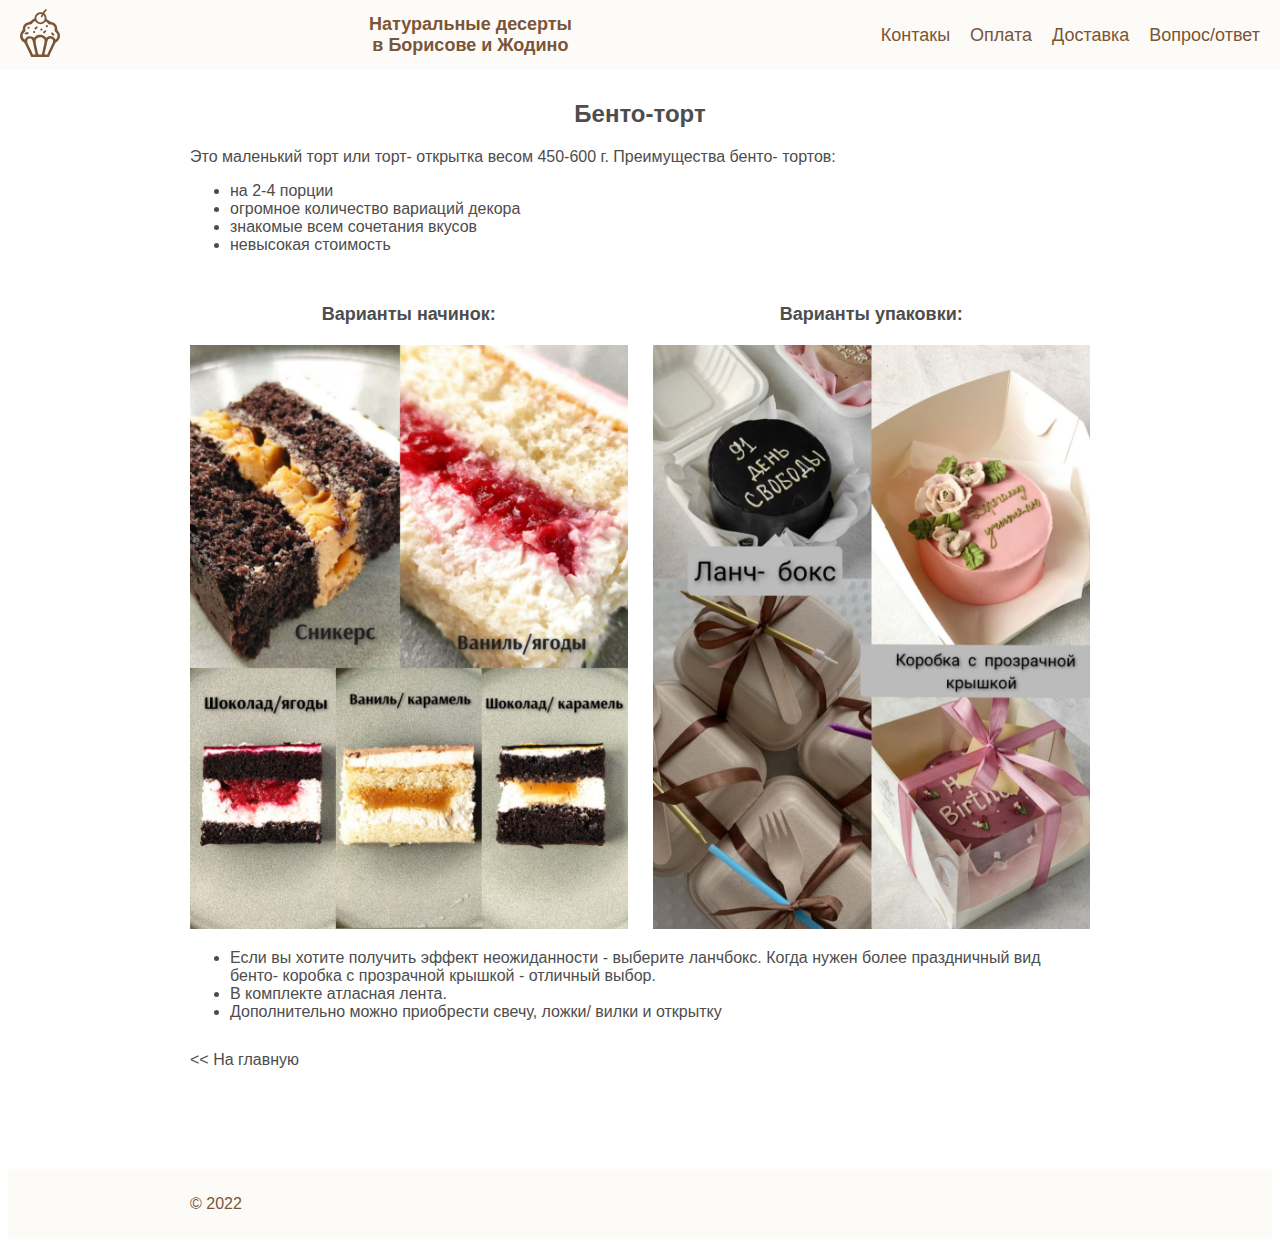
==== cakes/bento/index.html @ bb4cb124 "feat: add 2 part information" ====
<!DOCTYPE html>
<html lang="ru">
<head>
  <meta charset="UTF-8">
  <meta http-equiv="X-UA-Compatible" content="IE=edge">
  <meta name="viewport" content="width=device-width, initial-scale=1.0">
  <title>Бенто-торты</title>
  <link rel="icon" href="../../favicon.svg">
  <link type="text/css" rel="stylesheet" href="../../css/normalize.css" />
  <link type="text/css" rel="stylesheet" href="../../css/style.css" />
</head>
<body>
  <header>
    <div class="header-content">
      <a href="../../index.html"><div class="logo"><img src="../../favicon.svg" alt="icon: logo"></div></a>
      <h1 class="title-general">Натуральные десерты<br>в Борисове и Жодино</h1>
      <nav>
        <ul class="menu">
          <li>Контакы</li>
          <li>Оплата</li>
          <li>Доставка</li>
          <li>Вопрос/ответ</li>
        </ul>
      </nav>
      <div class="burger">
        <div class="burger-line"></div>
        <div class="burger-line"></div>
        <div class="burger-line"></div>
      </div>
    </div>
  </header>
  <main>
    <div class="container">
      <div class="main-content">
        <div class="catalog">
          <h2 class="title">Бенто-торт</h2> 
          <p class="title-description">Это маленький торт или торт- открытка весом 450-600 г. Преимущества бенто- тортов:</p> 
          <ul class="description-list">
            <li class="description-item">на 2-4 порции</li>
            <li class="description-item">огромное количество вариаций декора</li>
            <li class="description-item">знакомые всем сочетания вкусов</li>
            <li class="description-item">невысокая стоимость</li>
          </ul>      
          <div class="catalog-items catalog-items-bento is-active">
            <div class="catalog-item">
              <p class="catalog-item-title">Варианты начинок:</p>
              <img src="img/nachinki.jpg" class="" alt="image">
            </div>
            <div class="catalog-item">
              <p class="catalog-item-title">Варианты упаковки:</p>
              <img src="img/upakovki.jpg" class="" alt="image">
            </div>
          </div>
          <ul class="description-list">
            <li class="description-item">Если вы хотите получить эффект неожиданности - выберите ланчбокс. Когда нужен более праздничный вид бенто- коробка с прозрачной крышкой - отличный выбор.</li>
            <li class="description-item">В комплекте атласная лента.</li>
            <li class="description-item">Дополнительно можно приобрести свечу, ложки/ вилки и открытку</li>
          </ul>  
        <a href="../../index.html" class="home"><< На главную</a>
      </div>
    </div>
  </main>
  <footer>
    <div class="container">
      <div class="footer-content">
        <p class="copyright"> © 2022</p>
      </div>
    </div>
  </footer>
</body>
</html>
---- css/style.css ----
@font-face {
  font-family: 'Roboto';
  src: url("../fonts/Roboto-Regular.woff");
  font-weight: 400;
}
@font-face {
  font-family: 'Roboto';
  src: url("../fonts/Roboto-Bold.woff");
  font-weight: 700;
}
* {
  box-sizing: border-box;
  font-family: 'Roboto', sans-serif;
  color: #4D4D4D;
}
.container{
  max-width: 1200px;
  margin: 0 auto;
}
p{
  margin: 0;
}
a{
  text-decoration: none;
  color: inherit;
}
img{
  width: 100%;
  object-fit: cover;
}
footer{
  background-color: #e4d1b317;
}
.header-content{
  position: absolute;
  top: 0;
  left: 0;
  right: 0;
  padding: 0 20px;
  background-color: #e4d1b317;
}
.header-content, .footer-content{
  height: 70px;
  display: flex;
  justify-content: space-between;
  align-items: center;
}
.logo img{
  max-width: 40px;
}
.burger{
  display: none;
}
.menu{
  display: flex;
  padding: 0;
  margin: 0;
}
.menu li{
  list-style: none;
  color: #7B5537;
  font-size: 18px;
}
.menu li:not(:last-child){
  margin-right: 20px;
}
.main-content{
  margin: 100px 0;
}
.btn{
  width: 220px;
  height: 55px;
  background-color: #7B5537;
  color: #FFFFFF;
  border: none;
  cursor: pointer;
  font-family: inherit;
  transition: color 0.5s;
}
.btn:hover, .btn:focus{
	box-shadow: 0 5px 10px -2px #7B5537;
	transform: translatey(-5px);
}
.btn:active {
  transform: translateY(-1px);
}
.btn:not(:last-child){
  margin-right: 10px;
}
.contacts{
  display: flex;
  justify-content: center;
  align-items: center;
  margin-bottom: 100px;
}
.title-general{
  font-size: 18px;
  text-align: center;
  margin: auto;
  color: #7B5537;
  font-weight: bold;
}
.title{
  margin-top: 0;
  margin-bottom: 20px;
  text-align: center;
}
.contacts-links{
  display: flex;
  flex-direction: column;
}
.contacts-links a{
  text-decoration: none;
  width: 220px;
  height: 55px;
  color: #7B5537;
  border: 2px solid #7B5537;
  border-radius: 10px;
  cursor: pointer;
  transition: color 0.5s;
  display: flex;
  align-items:center;
  justify-content: flex-start;
  padding-left: 20px;
}
.contacts-links a:not(:last-child){
  margin-bottom: 10px;
}
.contacts-links a img{
  width: 30px;
  height: 30px;
  margin-right: 15px;
}
.contacts-img{
  width: 60%;
}
.catalog-tabs{
  display: flex;
}
.catalog-tab {
  background-color: transparent;
  color: #7B5537;
  border: 2px solid #7B5537;
  border-radius: 10px;
  transition: color 0.5s;
}
.tab-active {
  background-color: #7B5537;
  color: #ffffff;
}
.catalog-items {
  display: none;
  margin-top: 50px;
  grid-template-columns: repeat(3, 1fr);
  grid-column-gap: 25px;
  grid-row-gap: 25px;
}
.catalog-items.is-active{
  display: grid;
}
.catalog-item-img{
  width: 100%;
  max-height: 280px;
  object-fit: cover;
  transition: 0.5s;
}
.catalog-item{
  max-width: 450px;
  overflow: hidden;
}
.catalog-link{
  text-decoration: none;
  color: inherit;
}
.catalog-item-title{
  font-weight: bold;
  margin-top: 20px;
  text-align: center;
  font-size: 18px;
}
.catalog-item-description{
  margin-top: 20px;
}
.home{
  display: block;
  margin-top: 30px;
}
.copyright{
  color: #7B5537;
}
#myVideo {
  position: relative;
  right: 0;
  left: 0;
  top: 0;
  z-index: -1;
  width: 100%;
  height: 700px;
  object-fit: cover;
}
.catalog-items-bento{
  grid-template-columns: repeat(2, 1fr);
}
.catalog-items-bento .catalog-item{
  max-width: 100%;
}
.catalog-items-bento .catalog-item-title{
  margin-top: 0;
  margin-bottom: 20px;
}
.catalog-items-bento .bento-description{
  margin-top: 20px;
}
.catalog-items-wedding img{
  height: 100%;
}
.title-description-cupcake, .title-description-trifle, .title-description-macarons{
  margin-bottom: 20px;
}
@media (max-width: 1366px) {
  .container{
    max-width: 900px;
  }
}
@media (max-width: 992px) {
  .container{
    max-width: 90%;
  }
  .main-content{
    margin: 50px 0;
  }
  .contacts{
    flex-direction: column;
    margin-bottom: 50px;
  }
  .contacts-img{
    width: 100%;
    order: -1;
    margin-bottom: 50px;
  }
  .catalog-tabs{
    flex-wrap: nowrap;
    overflow-x: scroll;
  }
  .catalog-items {
    grid-template-columns: repeat(2, 1fr);
    grid-column-gap: 20px;
    grid-row-gap: 20px;
  }
  .btn:hover, .btn:focus {
    box-shadow: none;
    transform: none;
  }
}
@media (max-width: 768px) {
  #myVideo{
    height: 500px;
  }
  .header-content{
    height: 50px;
  }
  .logo img {
    max-width: 30px;
  }
  .menu{
    display: none;
  }
  .burger {
    display: flex;
    width: 30px;
    height: 20px;
    flex-direction: column;
    justify-content: space-between;
  }
  .burger-line{
    height: 2px;
    width: 100%;
    background-color:#7B5537;
  }
  .title-general{
    font-size: 14px;
  }
  .main-content{
    margin: 40px 0;
  }
  .contacts{
    margin-bottom: 40px;
  }
  .contacts-img{
    margin-bottom: 40px;
  }
  .catalog-items {
    margin-top: 40px;
  }
  .catalog-tab{
    min-width: 220px;
  }
  .catalog-items {
    grid-template-columns: repeat(1, 1fr);
    grid-row-gap: 40px;
  }
  .catalog-item {
    max-width: 100%;
  }
}
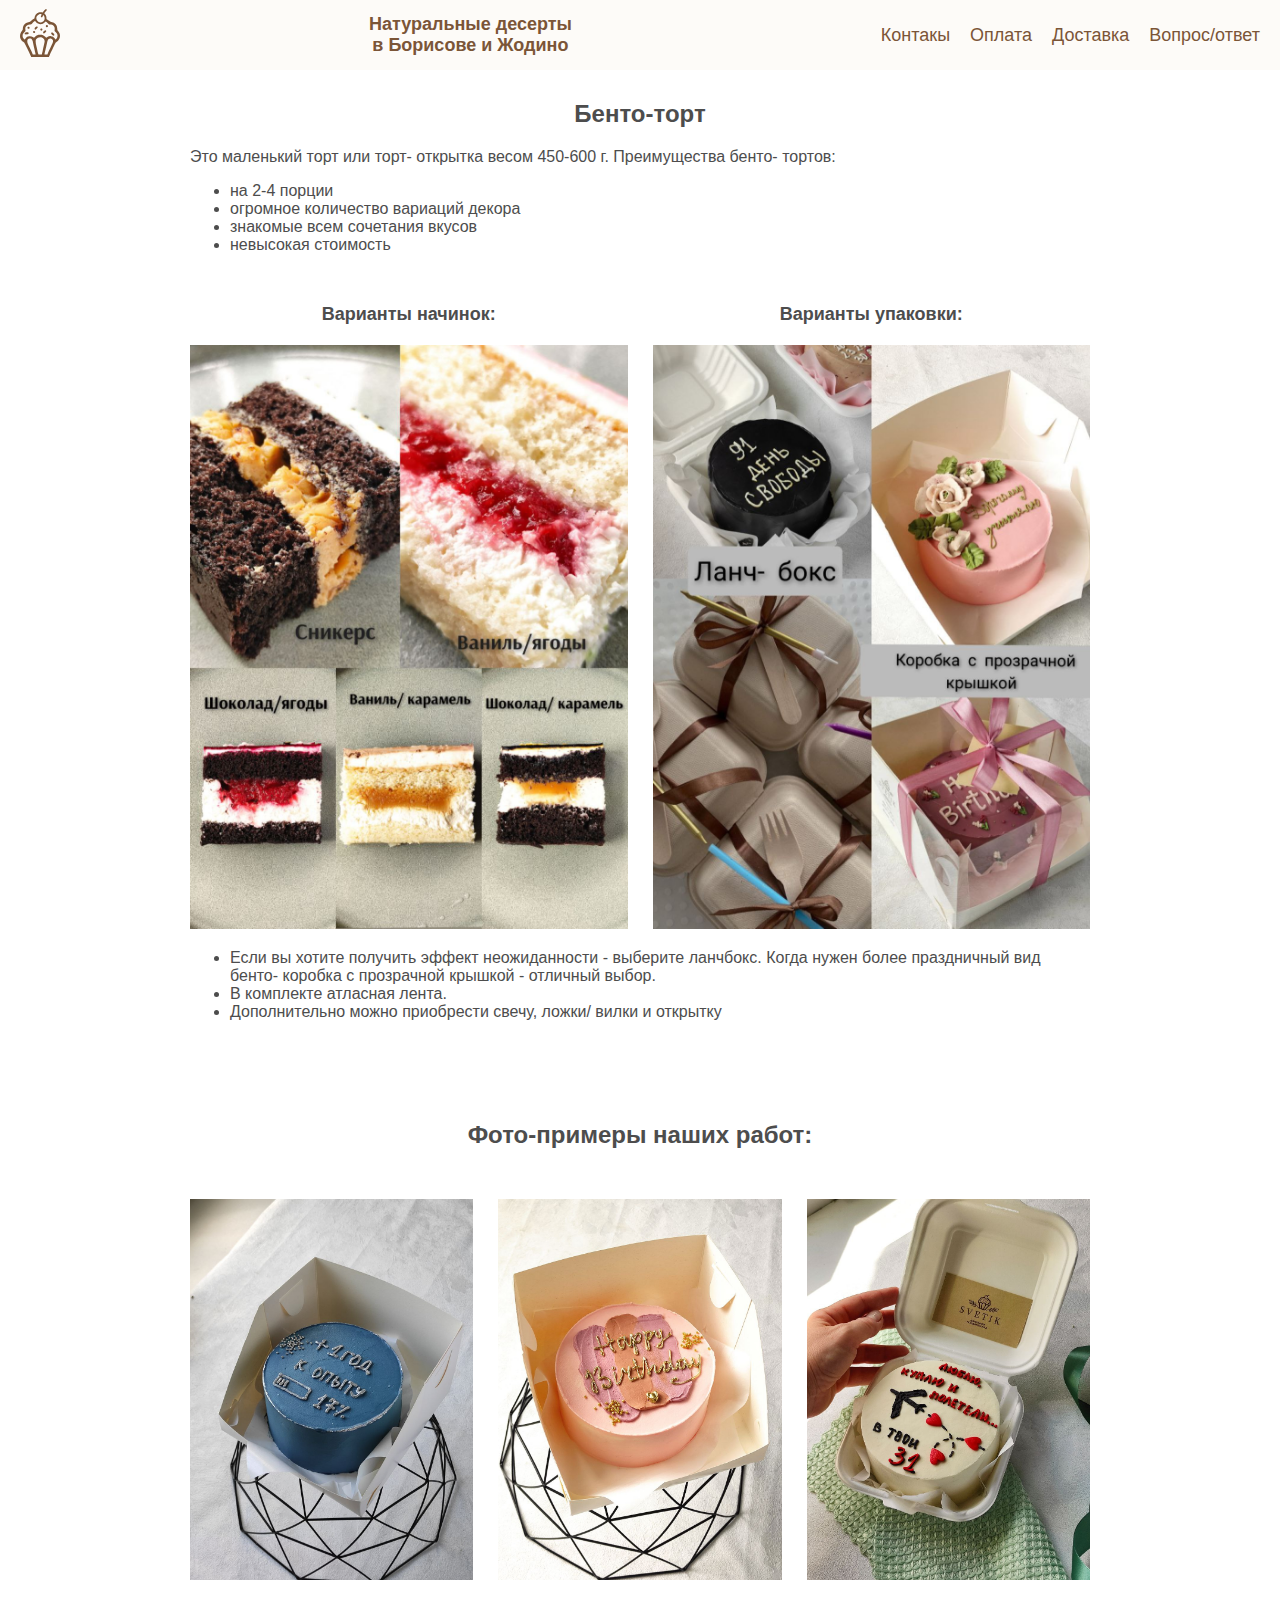
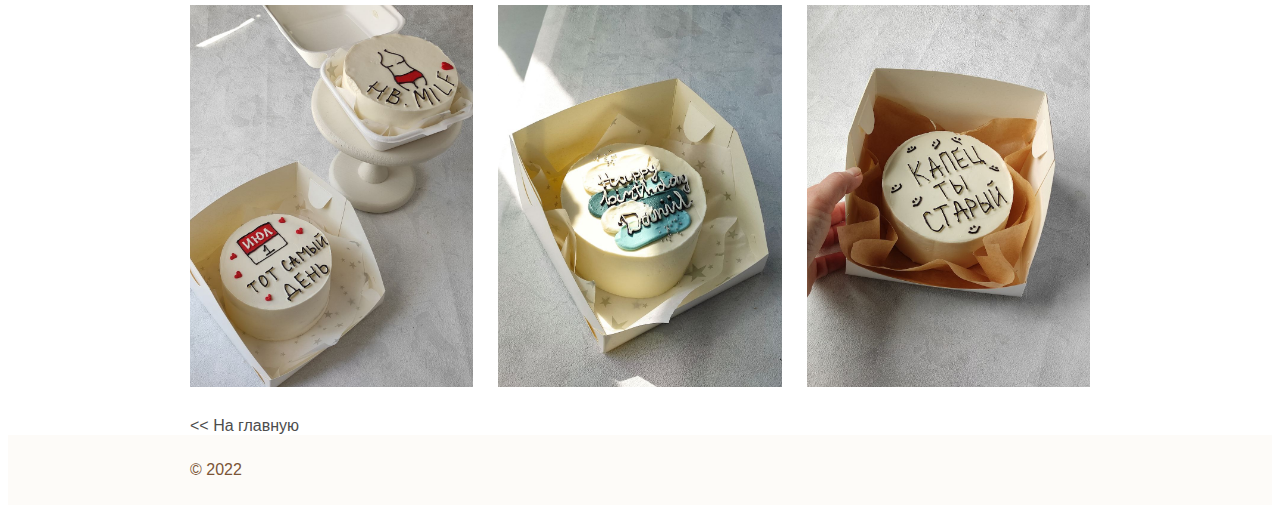
==== commit 3105c434: "feat: add information for portioned" ====
--- a/cakes/bento/index.html
+++ b/cakes/bento/index.html
@@ -56,8 +56,32 @@
             <li class="description-item">В комплекте атласная лента.</li>
             <li class="description-item">Дополнительно можно приобрести свечу, ложки/ вилки и открытку</li>
           </ul>  
-        <a href="../../index.html" class="home"><< На главную</a>
+        </div>
       </div>
+      <div class="example">
+        <h2 class="title">Фото-примеры наших работ:</h2>
+        <div class="catalog-items is-active">
+          <div class="catalog-item">
+            <img src="img/bento-1.jpg" alt="image">
+          </div>
+          <div class="catalog-item">
+            <img src="img/bento-2.jpg" alt="image">
+          </div>
+          <div class="catalog-item">
+            <img src="img/bento-3.jpg" alt="image">
+          </div>
+          <div class="catalog-item">
+            <img src="img/bento-4.jpg" alt="image">
+          </div>
+          <div class="catalog-item">
+            <img src="img/bento-5.jpg" alt="image">
+          </div>
+          <div class="catalog-item">
+            <img src="img/bento-6.jpg" alt="image">
+          </div>
+        </div>
+      </div>
+      <a href="../../index.html" class="home"><< На главную</a>
     </div>
   </main>
   <footer>
--- a/css/style.css
+++ b/css/style.css
@@ -211,11 +211,17 @@
 .catalog-items-bento .bento-description{
   margin-top: 20px;
 }
-.catalog-items-wedding img{
+.catalog-items-wedding img, .example img {
   height: 100%;
 }
 .title-description-cupcake, .title-description-trifle, .title-description-macarons{
   margin-bottom: 20px;
+}
+.example{
+  margin-top: 50px;
+}
+.chocolate-figurines.is-active{
+  display: block;
 }
 @media (max-width: 1366px) {
   .container{
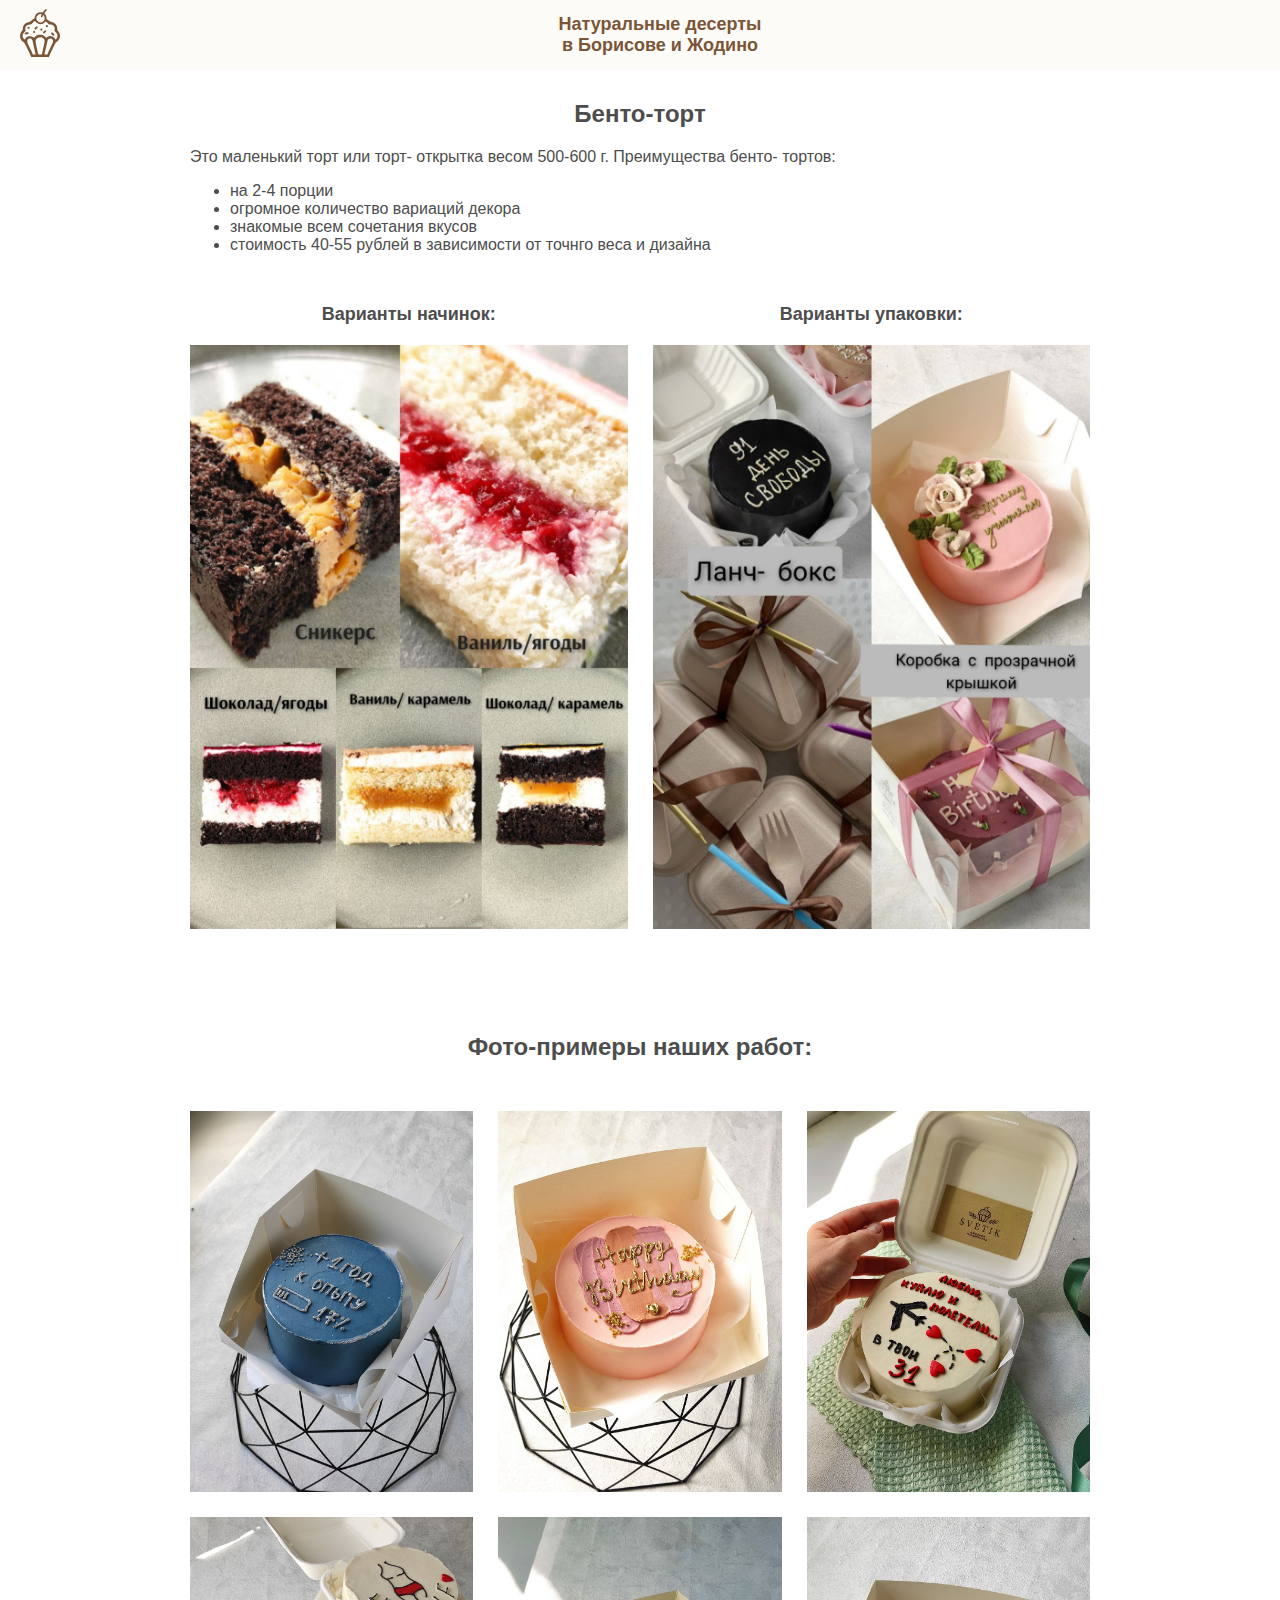
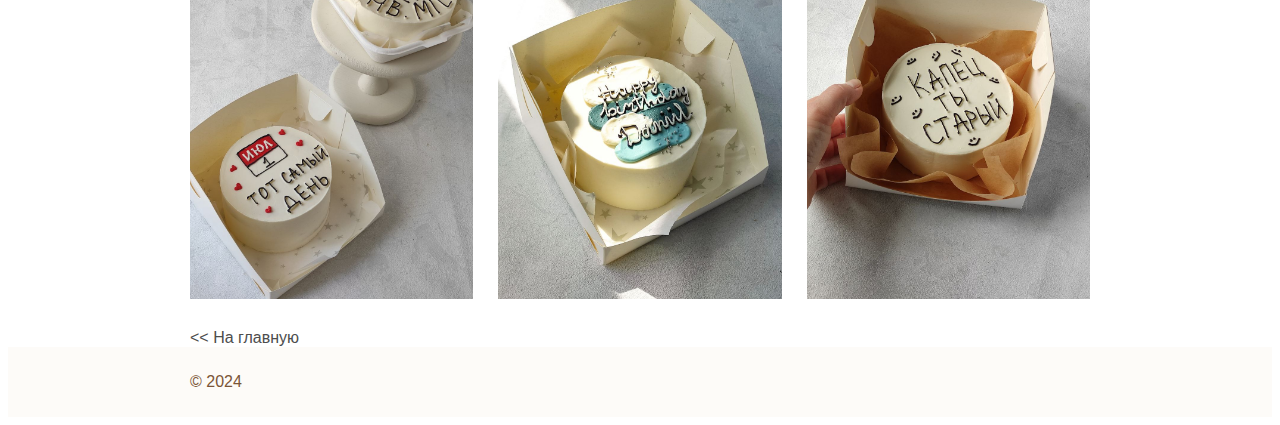
==== commit b9be25cb: "feat: add price" ====
--- a/cakes/bento/index.html
+++ b/cakes/bento/index.html
@@ -14,7 +14,7 @@
     <div class="header-content">
       <a href="../../index.html"><div class="logo"><img src="../../favicon.svg" alt="icon: logo"></div></a>
       <h1 class="title-general">Натуральные десерты<br>в Борисове и Жодино</h1>
-      <nav>
+      <!-- <nav>
         <ul class="menu">
           <li>Контакы</li>
           <li>Оплата</li>
@@ -26,7 +26,7 @@
         <div class="burger-line"></div>
         <div class="burger-line"></div>
         <div class="burger-line"></div>
-      </div>
+      </div> -->
     </div>
   </header>
   <main>
@@ -34,12 +34,12 @@
       <div class="main-content">
         <div class="catalog">
           <h2 class="title">Бенто-торт</h2> 
-          <p class="title-description">Это маленький торт или торт- открытка весом 450-600 г. Преимущества бенто- тортов:</p> 
+          <p class="title-description">Это маленький торт или торт- открытка весом 500-600 г. Преимущества бенто- тортов:</p> 
           <ul class="description-list">
             <li class="description-item">на 2-4 порции</li>
             <li class="description-item">огромное количество вариаций декора</li>
             <li class="description-item">знакомые всем сочетания вкусов</li>
-            <li class="description-item">невысокая стоимость</li>
+            <li class="description-item">стоимость 40-55 рублей в зависимости от точнго веса и дизайна</li>
           </ul>      
           <div class="catalog-items catalog-items-bento is-active">
             <div class="catalog-item">
@@ -51,11 +51,11 @@
               <img src="img/upakovki.jpg" class="" alt="image">
             </div>
           </div>
-          <ul class="description-list">
+          <!-- <ul class="description-list">
             <li class="description-item">Если вы хотите получить эффект неожиданности - выберите ланчбокс. Когда нужен более праздничный вид бенто- коробка с прозрачной крышкой - отличный выбор.</li>
             <li class="description-item">В комплекте атласная лента.</li>
             <li class="description-item">Дополнительно можно приобрести свечу, ложки/ вилки и открытку</li>
-          </ul>  
+          </ul>   -->
         </div>
       </div>
       <div class="example">
@@ -87,7 +87,7 @@
   <footer>
     <div class="container">
       <div class="footer-content">
-        <p class="copyright"> © 2022</p>
+        <p class="copyright"> © 2024</p>
       </div>
     </div>
   </footer>
--- a/css/style.css
+++ b/css/style.css
@@ -101,7 +101,7 @@
   font-weight: bold;
 }
 .title{
-  margin-top: 0;
+  margin-top: 20px;
   margin-bottom: 20px;
   text-align: center;
 }
@@ -172,6 +172,10 @@
   text-decoration: none;
   color: inherit;
 }
+.catalog-item-wrap{
+  display: flex;
+  justify-content: space-between;
+}
 .catalog-item-title{
   font-weight: bold;
   margin-top: 20px;
@@ -180,6 +184,11 @@
 }
 .catalog-item-description{
   margin-top: 20px;
+}
+.catalog-item-price{
+  margin-top: 20px;
+  font-weight: bold;
+  text-align: center;
 }
 .home{
   display: block;
@@ -214,14 +223,17 @@
 .catalog-items-wedding img, .example img {
   height: 100%;
 }
-.title-description-cupcake, .title-description-trifle, .title-description-macarons{
+.title-description-cupcake, .title-description-trifle, .title-description-macarons, .title-description-mousse{
   margin-bottom: 20px;
 }
 .example{
-  margin-top: 50px;
+  margin-top: 20px;
 }
 .chocolate-figurines.is-active{
   display: block;
+}
+.delivery{
+  margin-top: 100px;
 }
 @media (max-width: 1366px) {
   .container{
@@ -238,6 +250,9 @@
   .contacts{
     flex-direction: column;
     margin-bottom: 50px;
+  }
+  .delivery{
+    margin-top: 50px;
   }
   .contacts-img{
     width: 100%;
